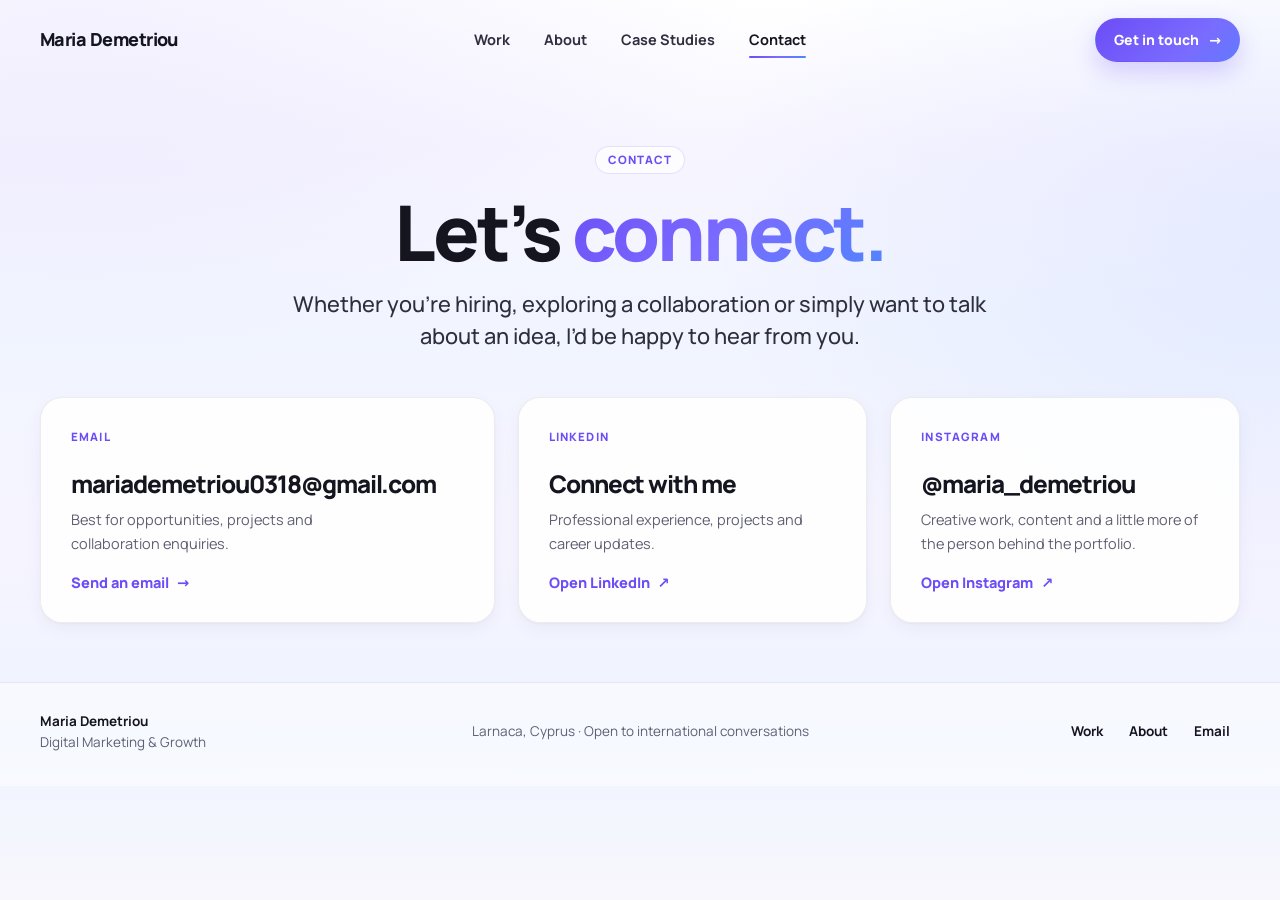
==== contact.html @ 67ab2e11 "Initial commit" ====
<!doctype html>
<html lang="en">
<head>
  <meta charset="utf-8"><meta name="viewport" content="width=device-width, initial-scale=1, viewport-fit=cover">
  <meta name="theme-color" content="#f8f7fc">
  <title>Contact — Maria Demetriou</title>
  <meta name="description" content="Contact Maria Demetriou for digital marketing opportunities, collaborations and projects.">
  <script>document.documentElement.classList.add('js')</script>
  <link rel="icon" href="assets/icons/favicon.svg" type="image/svg+xml"><link rel="stylesheet" href="css/styles.css"><link rel="stylesheet" href="css/responsive.css">
</head>
<body>
<a class="skip-link" href="#main">Skip to content</a>
<header class="site-header"><nav class="nav" aria-label="Primary navigation">
  <a class="brand" href="index.html">Maria Demetriou</a><button class="menu-toggle" type="button" aria-label="Open menu" aria-expanded="false"><span></span></button>
  <div class="nav-links"><a href="work.html">Work</a><a href="about.html">About</a><a href="work.html#featured-case-studies">Case Studies</a><a href="contact.html" aria-current="page">Contact</a><a class="nav-menu-cta" href="contact.html">Get in touch</a></div>
  <a class="btn btn-primary nav-cta" href="mailto:mariademetriou0318@gmail.com">Get in touch <span class="arrow">→</span></a>
</nav></header>
<main id="main">
  <section class="section contact-simple"><div class="container">
    <div class="intro reveal"><span class="eyebrow">Contact</span><h1>Let’s <span class="gradient-text">connect.</span></h1><p class="lead">Whether you’re hiring, exploring a collaboration or simply want to talk about an idea, I’d be happy to hear from you.</p></div>
    <div class="contact-cards">
      <a class="contact-card reveal" href="mailto:mariademetriou0318@gmail.com"><div class="contact-type">Email</div><h2>mariademetriou0318@gmail.com</h2><p>Best for opportunities, projects and collaboration enquiries.</p><span class="link-arrow">Send an email <span>→</span></span></a>
      <a class="contact-card reveal reveal-delay-1" href="https://www.linkedin.com/in/maria-demetriou-605a84255/" target="_blank" rel="noopener noreferrer"><div class="contact-type">LinkedIn</div><h2>Connect with me</h2><p>Professional experience, projects and career updates.</p><span class="link-arrow">Open LinkedIn <span>↗</span></span></a>
      <a class="contact-card reveal reveal-delay-2" href="https://www.instagram.com/maria_demetriou/" target="_blank" rel="noopener noreferrer"><div class="contact-type">Instagram</div><h2>@maria_demetriou</h2><p>Creative work, content and a little more of the person behind the portfolio.</p><span class="link-arrow">Open Instagram <span>↗</span></span></a>
    </div>
  </div></section>
</main>
<footer class="site-footer"><div class="container footer-grid"><div><strong>Maria Demetriou</strong><br><span class="muted">Digital Marketing & Growth</span></div><div class="footer-center">Larnaca, Cyprus · Open to international conversations</div><div class="footer-links"><a href="work.html">Work</a><a href="about.html">About</a><a href="mailto:mariademetriou0318@gmail.com">Email</a></div></div></footer>
<script src="js/main.js"></script><script src="js/animations.js"></script>
</body></html>
---- css/styles.css ----
/* =========================================================================
   Maria Demetriou — Portfolio
   Revision 6: consolidated design system (replaces the layered R1–R5 rules)
   Layout, colour and type tokens live here; breakpoints live in responsive.css
   ========================================================================= */

@font-face {
  font-family: 'Manrope';
  font-style: normal;
  font-weight: 200 800;
  font-display: swap;
  src: url('../assets/fonts/manrope-latin-wght-normal.woff2') format('woff2');
  unicode-range: U+0000-00FF, U+0131, U+0152-0153, U+02BB-02BC, U+02C6, U+02DA, U+02DC, U+0304, U+0308, U+0329, U+2000-206F, U+20AC, U+2122, U+2191, U+2193, U+2212, U+2215, U+FEFF, U+FFFD;
}
@font-face {
  font-family: 'Manrope';
  font-style: normal;
  font-weight: 200 800;
  font-display: swap;
  src: url('../assets/fonts/manrope-latin-ext-wght-normal.woff2') format('woff2');
  unicode-range: U+0100-02BA, U+02BD-02C5, U+02C7-02CC, U+02CE-02D7, U+02DD-02FF, U+0304, U+0308, U+0329, U+1D00-1DBF, U+1E00-1E9F, U+1EF2-1EFF, U+2020, U+20A0-20AB, U+20AD-20C0, U+2113, U+2C60-2C7F, U+A720-A7FF;
}

:root {
  /* Palette */
  --bg: #f8f7fc;
  --surface: #ffffff;
  --surface-soft: rgba(255, 255, 255, .78);
  --purple: #6c4df6;
  --purple-strong: #7a3cff;
  --purple-baby: #d9d0ff;
  --purple-soft: #f1eeff;
  --blue: #2563ff;
  --blue-baby: #dce9ff;
  --blue-soft: #eef4ff;
  --ink: #15151f;
  --ink-2: #2e2e3e;
  --muted: #5f5f72;
  --line: rgba(30, 30, 60, .08);
  --line-strong: rgba(30, 30, 60, .14);
  --gradient: linear-gradient(135deg, #6c4df6 0%, #7a6bff 50%, #4f86ff 100%);

  /* Depth */
  --shadow-xs: 0 1px 2px rgba(36, 28, 84, .04), 0 6px 18px rgba(36, 28, 84, .045);
  --shadow-sm: 0 2px 4px rgba(36, 28, 84, .04), 0 14px 32px rgba(36, 28, 84, .07);
  --shadow-md: 0 4px 10px rgba(36, 28, 84, .05), 0 26px 56px rgba(36, 28, 84, .12);

  /* Shape */
  --radius-xs: 10px;
  --radius-sm: 14px;
  --radius-md: 22px;
  --radius-lg: 30px;

  /* Layout */
  --container: 1240px;
  --container-case: 1050px;
  --container-text: 800px;
  --gutter: clamp(20px, 4vw, 40px);
  --section: clamp(44px, 4.6vw, 62px);
  --section-tight: clamp(32px, 3.4vw, 46px);
  --head-gap: clamp(24px, 2.6vw, 34px);
  --grid-gap: clamp(16px, 1.8vw, 24px);
  --nav-h: 80px;
  --nav-h-scrolled: 64px;

  /* Motion */
  --ease: cubic-bezier(.22, .7, .2, 1);
  --t-fast: 220ms;
  --t: 340ms;
  --t-slow: 620ms;
}

/* ---------- Base ---------- */
*, *::before, *::after { box-sizing: border-box; }
html {
  scroll-behavior: smooth;
  scroll-padding-top: calc(var(--nav-h-scrolled) + 16px);
  -webkit-text-size-adjust: 100%;
  text-size-adjust: 100%;
  overflow-x: hidden;
}
body {
  margin: 0;
  min-height: 100vh;
  overflow-x: clip;
  color: var(--ink);
  font-family: 'Manrope', ui-sans-serif, system-ui, -apple-system, BlinkMacSystemFont, 'Segoe UI', Roboto, sans-serif;
  font-size: 16px;
  line-height: 1.65;
  -webkit-font-smoothing: antialiased;
  -moz-osx-font-smoothing: grayscale;
  text-rendering: optimizeLegibility;
  /* One continuous canvas: soft washes over a lavender → baby blue → white flow */
  background:
    radial-gradient(70rem 46rem at 6% -6rem, rgba(108, 77, 246, .085), transparent 62%),
    radial-gradient(60rem 44rem at 100% 14rem, rgba(37, 99, 255, .07), transparent 60%),
    linear-gradient(180deg, #ffffff 0%, #f7f5ff 16%, #f1f5ff 38%, #f6f4ff 60%, #eef4ff 82%, #f8f7fc 100%);
  background-color: var(--bg);
}

img, video, iframe, svg { max-width: 100%; display: block; }
picture { display: contents; }
picture > source { display: none; }
img { height: auto; }
a { color: inherit; text-decoration: none; }
button, input, textarea, select { font: inherit; color: inherit; }
button { cursor: pointer; }
figure { margin: 0; }
::selection { background: var(--purple-baby); color: var(--ink); }

:focus-visible {
  outline: 2px solid var(--blue);
  outline-offset: 3px;
  border-radius: 6px;
}
.btn:focus-visible, .filter-btn:focus-visible, .menu-toggle:focus-visible { border-radius: 999px; }

.skip-link {
  position: absolute;
  left: 16px;
  top: -60px;
  z-index: 200;
  padding: 10px 16px;
  border-radius: 999px;
  background: var(--ink);
  color: #fff;
  font-weight: 700;
  font-size: 14px;
  transition: top var(--t-fast) var(--ease);
}
.skip-link:focus { top: 12px; }

/* ---------- Layout ---------- */
.container {
  width: min(100% - (var(--gutter) * 2), var(--container));
  margin-inline: auto;
}
.container.narrow { width: min(100% - (var(--gutter) * 2), var(--container-case)); }
.project-page main .container,
.project-centered { width: min(100% - (var(--gutter) * 2), var(--container-case)); margin-inline: auto; }

.section { position: relative; padding-block: var(--section); }
.section.tight { padding-block: var(--section-tight); }

/* Edgeless soft tints: colour fades to transparent on every side, so sections
   never show a hard boundary against the page canvas. */
.soft-purple { background: radial-gradient(ellipse 75% 70% at 50% 50%, rgba(233, 228, 255, .7), rgba(241, 238, 255, 0) 72%); }
.soft-blue   { background: radial-gradient(ellipse 75% 70% at 50% 50%, rgba(223, 234, 255, .7), rgba(238, 244, 255, 0) 72%); }
.surface     { background: transparent; }

/* ---------- Typography ---------- */
h1, h2, h3, h4, p { margin-top: 0; }
h1, h2, h3, h4 {
  color: var(--ink);
  font-weight: 800;
  line-height: 1.04;
  letter-spacing: -0.042em;
  text-wrap: balance;
}
h1 { font-size: clamp(42px, 6vw, 84px); margin-bottom: 22px; }
h2 { font-size: clamp(30px, 3.9vw, 52px); margin-bottom: 16px; }
h3 { font-size: clamp(22px, 2.2vw, 28px); margin-bottom: 10px; letter-spacing: -0.03em; line-height: 1.12; }
h4 { font-size: 19px; margin-bottom: 8px; }
p { color: var(--muted); text-wrap: pretty; }
.lead { font-size: clamp(18px, 1.7vw, 22px); line-height: 1.5; color: var(--ink-2); font-weight: 500; }
.muted { color: var(--muted); }
.gradient-text {
  background: var(--gradient);
  -webkit-background-clip: text;
  background-clip: text;
  color: transparent;
  -webkit-box-decoration-break: clone;
  box-decoration-break: clone;
}

.eyebrow {
  display: inline-flex;
  align-items: center;
  min-height: 28px;
  padding: 5px 12px;
  border: 1px solid rgba(108, 77, 246, .16);
  border-radius: 999px;
  background: rgba(255, 255, 255, .72);
  color: var(--purple);
  font-size: 11.5px;
  font-weight: 800;
  line-height: 1.2;
  letter-spacing: .08em;
  text-transform: uppercase;
}

/* Section heading row: heading left, supporting link right, baselines aligned */
.section-head {
  display: flex;
  justify-content: space-between;
  align-items: flex-end;
  gap: 24px;
  margin-bottom: var(--head-gap);
}
.section-head .copy { max-width: 700px; }
.section-head h2 { margin-bottom: 0; }
.section-head h2 + p, .section-head .eyebrow + h2 { margin-top: 12px; }
.section-head p { max-width: 640px; margin-bottom: 0; font-size: 16.5px; }
.section-head .eyebrow { margin-bottom: 0; }
.section-head > .link-arrow { flex-shrink: 0; padding-bottom: 4px; }
.center { text-align: center; }

/* ---------- Buttons & links ---------- */
.btn-row { display: flex; flex-wrap: wrap; gap: 12px; align-items: center; }
.btn {
  display: inline-flex;
  align-items: center;
  justify-content: center;
  gap: 10px;
  min-height: 50px;
  padding: 0 22px;
  border: 1px solid transparent;
  border-radius: 999px;
  font-size: 14.5px;
  font-weight: 800;
  line-height: 1.2;
  white-space: nowrap;
  transition: transform var(--t) var(--ease), box-shadow var(--t) var(--ease), background-color var(--t) var(--ease), border-color var(--t) var(--ease), color var(--t) var(--ease);
}
.btn .arrow { display: inline-block; transition: transform var(--t) var(--ease); }
.btn:hover { transform: translateY(-2px); }
.btn:hover .arrow { transform: translateX(4px); }
.btn:active { transform: translateY(0); }
.btn-primary {
  color: #fff;
  background: var(--gradient);
  background-size: 140% 100%;
  background-position: 0% 50%;
  box-shadow: 0 10px 24px rgba(108, 77, 246, .24);
  transition-property: transform, box-shadow, background-position;
}
.btn-primary:hover { background-position: 100% 50%; box-shadow: 0 16px 34px rgba(108, 77, 246, .32); }
.btn-secondary { color: var(--ink); background: rgba(255, 255, 255, .86); border-color: var(--line-strong); }
.btn-secondary:hover { background: #fff; border-color: rgba(108, 77, 246, .32); box-shadow: 0 12px 26px rgba(36, 28, 84, .08); }

.link-arrow {
  display: inline-flex;
  align-items: center;
  gap: 8px;
  color: var(--purple);
  font-size: 14.5px;
  font-weight: 800;
  line-height: 1.3;
  position: relative;
}
.link-arrow > span { display: inline-block; transition: transform var(--t) var(--ease); }
.link-arrow:hover > span,
.project-card:hover .link-arrow > span,
.contact-card:hover .link-arrow > span { transform: translateX(4px); }
a.link-arrow::after {
  content: '';
  position: absolute;
  left: 0; right: 22px; bottom: -3px;
  height: 1.5px;
  background: currentColor;
  opacity: .35;
  transform: scaleX(0);
  transform-origin: left;
  transition: transform var(--t) var(--ease);
}
a.link-arrow:hover::after { transform: scaleX(1); }

/* ---------- Navigation ---------- */
.site-header {
  position: sticky;
  top: 0;
  z-index: 100;
  border-bottom: 1px solid transparent;
  transition: background-color var(--t) var(--ease), border-color var(--t) var(--ease), box-shadow var(--t) var(--ease);
}
.site-header.is-scrolled {
  background: rgba(255, 255, 255, .78);
  -webkit-backdrop-filter: saturate(160%) blur(16px);
  backdrop-filter: saturate(160%) blur(16px);
  border-bottom-color: var(--line);
  box-shadow: 0 6px 24px rgba(26, 21, 58, .04);
}
.nav {
  width: min(100% - (var(--gutter) * 2), var(--container));
  min-height: var(--nav-h);
  margin: 0 auto;
  display: grid;
  grid-template-columns: 1fr auto 1fr;
  align-items: center;
  gap: 24px;
  transition: min-height var(--t) var(--ease);
}
.site-header.is-scrolled .nav { min-height: var(--nav-h-scrolled); }
.brand { justify-self: start; font-size: 18px; font-weight: 800; letter-spacing: -0.03em; white-space: nowrap; }
.nav-links { display: flex; align-items: center; justify-content: center; gap: 6px; }
.nav-links a {
  position: relative;
  padding: 8px 14px;
  border-radius: 999px;
  color: var(--ink-2);
  font-size: 14.5px;
  font-weight: 700;
  transition: color var(--t-fast) var(--ease);
}
.nav-links a::after {
  content: '';
  position: absolute;
  left: 14px; right: 14px; bottom: 2px;
  height: 2px;
  border-radius: 2px;
  background: var(--gradient);
  transform: scaleX(0);
  transform-origin: right;
  transition: transform var(--t) var(--ease);
}
.nav-links a:hover { color: var(--ink); }
.nav-links a:hover::after,
.nav-links a[aria-current='page']::after { transform: scaleX(1); transform-origin: left; }
.nav-links a[aria-current='page'] { color: var(--ink); }
.nav-cta { justify-self: end; min-height: 44px; padding: 0 18px; font-size: 14px; }
.menu-toggle {
  display: none;
  position: relative;
  width: 46px;
  height: 46px;
  padding: 0;
  border: 1px solid var(--line-strong);
  border-radius: 50%;
  background: rgba(255, 255, 255, .9);
  align-items: center;
  justify-content: center;
}
.menu-toggle span,
.menu-toggle::before,
.menu-toggle::after {
  content: '';
  position: absolute;
  left: 50%; top: 50%;
  width: 18px; height: 2px;
  margin: -1px 0 0 -9px;
  border-radius: 2px;
  background: var(--ink);
  transition: transform var(--t) var(--ease), opacity var(--t-fast) var(--ease);
}
.menu-toggle::before { transform: translateY(-6px); }
.menu-toggle::after { transform: translateY(6px); }
.menu-toggle.is-open span { opacity: 0; }
.menu-toggle.is-open::before { transform: rotate(45deg); }
.menu-toggle.is-open::after { transform: rotate(-45deg); }

/* ---------- Home hero ---------- */
.hero { padding: clamp(24px, 3.4vw, 48px) 0 clamp(36px, 4vw, 56px); }
.hero-grid {
  display: grid;
  grid-template-columns: minmax(0, 1.08fr) minmax(0, .92fr);
  gap: clamp(32px, 5vw, 72px);
  align-items: center;
}
.hero-copy { min-width: 0; }
.hero-copy .eyebrow { margin-bottom: 22px; }
.hero-copy h1 { max-width: 12ch; margin-bottom: 22px; }
.hero-copy .lead { max-width: 33em; margin-bottom: 14px; }
.hero-copy p:not(.lead) { max-width: 36em; font-size: 16.5px; margin-bottom: 28px; }
.hero-tags {
  display: flex;
  flex-wrap: wrap;
  gap: 8px;
  margin: 26px 0 0;
  padding: 0;
  list-style: none;
}
.hero-tags li {
  padding: 7px 12px;
  border: 1px solid var(--line);
  border-radius: 999px;
  background: rgba(255, 255, 255, .7);
  color: var(--ink-2);
  font-size: 12.5px;
  font-weight: 700;
  line-height: 1.2;
  transition: border-color var(--t) var(--ease), color var(--t) var(--ease), background-color var(--t) var(--ease);
}
.hero-tags li:hover { border-color: rgba(108, 77, 246, .3); color: var(--purple); background: #fff; }

/* Portrait sits on a clean gradient panel; the cut-out meets the panel edge. */
.hero-art {
  position: relative;
  min-width: 0;
  height: clamp(460px, 42vw, 590px);
  border: 1px solid rgba(255, 255, 255, .9);
  border-radius: var(--radius-lg);
  overflow: hidden;
  background:
    radial-gradient(ellipse 80% 60% at 50% 34%, rgba(255, 255, 255, .85), rgba(255, 255, 255, 0) 70%),
    linear-gradient(165deg, #efeaff 0%, #e4e6ff 45%, #d9e8ff 100%);
  box-shadow: var(--shadow-sm), inset 0 0 0 1px rgba(108, 77, 246, .06);
  display: flex;
  align-items: flex-end;
  justify-content: center;
}
.hero-portrait {
  width: auto;
  height: 96%;
  max-height: none;
  object-fit: contain;
  object-position: bottom center;
  filter: drop-shadow(0 18px 30px rgba(62, 45, 118, .12));
}

/* ---------- KPI / metrics ---------- */
.metrics-grid { display: grid; grid-template-columns: repeat(4, minmax(0, 1fr)); gap: var(--grid-gap); }
.metric-card, .impact-card {
  min-width: 0;
  display: flex;
  flex-direction: column;
  align-items: center;
  justify-content: center;
  text-align: center;
  padding: clamp(20px, 2.2vw, 28px) 18px;
  border: 1px solid var(--line);
  border-radius: var(--radius-md);
  background: var(--surface-soft);
  box-shadow: var(--shadow-xs);
  transition: transform var(--t) var(--ease), box-shadow var(--t) var(--ease), border-color var(--t) var(--ease);
}
.metric-card:hover, .impact-card:hover { transform: translateY(-3px); box-shadow: var(--shadow-sm); border-color: rgba(108, 77, 246, .16); }
.metric-number, .impact-number {
  font-size: clamp(34px, 3.6vw, 50px);
  font-weight: 800;
  line-height: 1;
  letter-spacing: -0.05em;
  font-variant-numeric: tabular-nums;
  white-space: nowrap;
}
.metric-number { color: var(--ink); }
.impact-number {
  background: var(--gradient);
  -webkit-background-clip: text;
  background-clip: text;
  color: transparent;
  padding-bottom: 2px;
}
.metric-label, .impact-label { margin-top: 10px; font-size: 14px; font-weight: 700; line-height: 1.35; }
.metric-label { color: var(--muted); }
.impact-label { color: var(--ink-2); }
.impact-context { margin-top: 6px; color: var(--muted); font-size: 12.5px; font-weight: 600; font-variant-numeric: tabular-nums; }

/* Home: Complytek impact as one compact results band */
.selected-impact .container {
  display: grid;
  grid-template-columns: minmax(0, .95fr) minmax(0, 1.6fr);
  gap: clamp(24px, 3.5vw, 48px);
  align-items: center;
  padding: clamp(24px, 3vw, 36px);
  border: 1px solid var(--line);
  border-radius: var(--radius-lg);
  background:
    radial-gradient(ellipse 60% 90% at 0% 0%, rgba(241, 238, 255, .9), rgba(241, 238, 255, 0) 70%),
    rgba(255, 255, 255, .8);
  box-shadow: var(--shadow-sm);
}
.impact-header { display: flex; flex-direction: column; align-items: flex-start; gap: 0; }
.impact-header h2 { margin: 14px 0 8px; font-size: clamp(28px, 3vw, 40px); }
.impact-header p { margin: 0 0 16px; max-width: 34em; }
.impact-grid { display: grid; gap: clamp(10px, 1.2vw, 16px); }
.impact-grid-home { grid-template-columns: repeat(3, minmax(0, 1fr)); }
.impact-grid-home .impact-card { background: #fff; }
.linkedin-kpi-grid { grid-template-columns: repeat(4, minmax(0, 1fr)); }

.linkedin-impact-section { background: radial-gradient(ellipse 75% 70% at 50% 50%, rgba(226, 236, 255, .75), rgba(238, 244, 255, 0) 72%); }
.impact-notes { max-width: 820px; margin: 18px auto 0; text-align: center; }
.impact-notes > p { margin: 0 auto 12px; font-size: 13.5px; }
.impact-secondary { display: flex; justify-content: center; flex-wrap: wrap; gap: 8px; }
.impact-secondary span {
  display: inline-block;
  min-height: 36px;
  padding: 7px 14px;
  border: 1px solid rgba(108, 77, 246, .14);
  border-radius: 999px;
  background: rgba(255, 255, 255, .8);
  color: var(--ink-2);
  font-size: 13px;
  line-height: 1.35;
}
.impact-secondary strong, .impact-notes strong { color: var(--ink); }

.stat-strip { display: grid; grid-template-columns: repeat(4, minmax(0, 1fr)); gap: var(--grid-gap); }
.simple-stats { display: grid; grid-template-columns: repeat(5, minmax(0, 1fr)); gap: clamp(12px, 1.4vw, 18px); }
.stat-note { margin-top: 14px; font-size: 13px; }

/* ---------- Project cards ---------- */
.project-grid, .work-grid { display: grid; grid-template-columns: repeat(3, minmax(0, 1fr)); gap: var(--grid-gap); }
.project-card {
  position: relative;
  display: flex;
  flex-direction: column;
  min-width: 0;
  border: 1px solid var(--line);
  border-radius: var(--radius-md);
  background: var(--surface);
  overflow: hidden;
  box-shadow: var(--shadow-xs);
  transition: transform var(--t) var(--ease), box-shadow var(--t) var(--ease), border-color var(--t) var(--ease);
}
.project-card > a { display: flex; flex-direction: column; height: 100%; }
.project-card:hover { transform: translateY(-5px); box-shadow: var(--shadow-md); border-color: rgba(108, 77, 246, .16); }
.project-card:focus-within { border-color: rgba(37, 99, 255, .4); }
.project-image {
  position: relative;
  aspect-ratio: 16 / 10;
  overflow: hidden;
  background: var(--purple-soft);
}
.project-body { display: flex; flex-direction: column; flex: 1; padding: clamp(18px, 1.8vw, 24px); }
.project-kicker, .work-number {
  margin-bottom: 8px;
  color: var(--purple);
  font-size: 11.5px;
  font-weight: 800;
  letter-spacing: .08em;
  text-transform: uppercase;
}
.work-number { font-variant-numeric: tabular-nums; }
.project-title { margin-bottom: 4px; font-size: clamp(23px, 2vw, 27px); letter-spacing: -0.035em; }
.project-subtitle { margin-bottom: 12px; color: var(--ink-2); font-size: 14.5px; font-weight: 700; line-height: 1.4; }
.project-body p { margin-bottom: 16px; font-size: 14.5px; line-height: 1.6; }
.project-body .link-arrow { margin-top: auto; padding-top: 2px; }
.tags { display: flex; flex-wrap: wrap; gap: 6px; margin: 0 0 18px; padding: 0; list-style: none; }
.tag {
  padding: 5px 10px;
  border-radius: 999px;
  background: var(--purple-soft);
  color: #5338d6;
  font-size: 11.5px;
  font-weight: 700;
  line-height: 1.3;
  transition: background-color var(--t-fast) var(--ease), color var(--t-fast) var(--ease);
}
.tag:hover { background: #e6e0ff; }
.tag.blue { background: var(--blue-soft); color: #2d57b7; }

/* Brand panels: each logo sits on its own brand colour so the provided logo
   files read as one surface, optically centred. Logos are never recoloured. */
.logo-card .project-image,
.case-hero-visual.logo-hero {
  display: flex;
  align-items: center;
  justify-content: center;
  padding: 0;
  background: var(--panel, var(--purple-soft));
}
.project-logo,
.project-hero-logo {
  display: block;
  width: auto;
  height: var(--logo-h, 100%);
  max-width: var(--logo-w, 100%);
  object-fit: contain;
  transform: translateY(var(--logo-y, 0));
  transition: transform 520ms var(--ease), opacity 520ms var(--ease);
}
.logo-card:hover .project-logo { transform: translateY(var(--logo-y, 0)) scale(1.035); }

.brand-complytek  { --panel: #192e4d; }
.brand-brideloop  { --panel: #c29a62; }
.brand-collaroid  { --panel: #ffffff; }
.brand-collaroid .project-logo, .brand-collaroid .project-hero-logo { mix-blend-mode: multiply; }
.brand-hills      { --panel: #0154a4; }
.brand-bank       { --panel: linear-gradient(150deg, #e8f3f6, #dceef2); --logo-h: 64%; }
.brand-rng        { --panel: radial-gradient(ellipse 70% 80% at 50% 45%, #2a2756 0%, #14152b 70%); --logo-h: auto; --logo-w: 72%; }
.brand-blueprint  { --panel: linear-gradient(150deg, #ffffff, #f4f2ff); --logo-h: auto; --logo-w: 70%; }
.brand-bank .project-logo, .brand-bank .project-hero-logo {
  border-radius: 14px;
  box-shadow: 0 14px 30px rgba(0, 76, 98, .18);
}
.brand-collaroid { box-shadow: inset 0 -1px 0 var(--line); }
.logo-card .brand-rng .project-logo { filter: drop-shadow(0 10px 22px rgba(0, 0, 0, .35)); }

/* Typographic card (additional creative work) */
.typographic-card .project-image {
  display: flex;
  align-items: center;
  padding: clamp(22px, 2.6vw, 32px);
  background:
    radial-gradient(ellipse 80% 80% at 100% 0%, rgba(220, 233, 255, .9), rgba(220, 233, 255, 0) 70%),
    linear-gradient(150deg, #f4f1ff, #eef3ff);
}
.type-stack {
  font-size: clamp(30px, 3.2vw, 44px);
  font-weight: 800;
  line-height: .98;
  letter-spacing: -0.05em;
  color: var(--ink);
  transition: transform 520ms var(--ease);
}
.type-stack span { display: block; }
.type-stack span:nth-child(even) { color: var(--purple); }
.typographic-card:hover .type-stack { transform: translateX(4px); }

/* ---------- Capability cards ---------- */
.capability-grid, .bring-grid { display: grid; grid-template-columns: repeat(4, minmax(0, 1fr)); gap: var(--grid-gap); }
.capability-card {
  min-width: 0;
  padding: clamp(20px, 2vw, 26px);
  border: 1px solid var(--line);
  border-radius: var(--radius-md);
  background: var(--surface-soft);
  transition: transform var(--t) var(--ease), box-shadow var(--t) var(--ease), border-color var(--t) var(--ease);
}
.capability-card:hover { transform: translateY(-3px); box-shadow: var(--shadow-sm); border-color: rgba(108, 77, 246, .16); }
.icon-box {
  width: 44px; height: 44px;
  display: grid; place-items: center;
  margin-bottom: 16px;
  border-radius: 12px;
  background: var(--purple-soft);
  color: var(--purple);
  transition: background-color var(--t) var(--ease), color var(--t) var(--ease);
}
.capability-card:hover .icon-box { background: var(--purple); color: #fff; }
.icon-box svg { width: 22px; height: 22px; stroke-width: 1.8; stroke-linecap: round; stroke-linejoin: round; }
.capability-card h3 { font-size: 19px; margin-bottom: 8px; }
.capability-card p { margin-bottom: 0; font-size: 14.5px; line-height: 1.55; }

/* ---------- Content (video) cards ---------- */
.content-grid { display: grid; grid-template-columns: repeat(3, minmax(0, 1fr)); gap: var(--grid-gap); }
.content-card {
  display: flex;
  flex-direction: column;
  gap: 18px;
  min-width: 0;
  padding: 14px;
  border: 1px solid var(--line);
  border-radius: var(--radius-md);
  background: var(--surface);
  box-shadow: var(--shadow-xs);
  transition: transform var(--t) var(--ease), box-shadow var(--t) var(--ease), border-color var(--t) var(--ease);
}
.content-card[data-card-link] { cursor: pointer; }
.content-card:hover { transform: translateY(-4px); box-shadow: var(--shadow-md); border-color: rgba(108, 77, 246, .16); }
.content-meta { display: flex; flex-direction: column; flex: 1; padding: 0 6px 6px; }
.content-meta h3 { font-size: 23px; margin-bottom: 6px; }
.content-meta p { margin-bottom: 0; font-size: 14.5px; line-height: 1.55; }
.content-meta .card-cta { margin-top: auto; padding-top: 16px; }
.content-type { margin-bottom: 8px; color: var(--purple); font-size: 11.5px; font-weight: 800; letter-spacing: .07em; text-transform: uppercase; }
.role-list { display: flex; flex-wrap: wrap; gap: 6px; margin: 12px 0 0; padding: 0; list-style: none; }
.role-list li { padding: 5px 10px; border-radius: 999px; background: #f4f3f9; color: #4a4a5c; font-size: 11.5px; font-weight: 700; }
.social-stats { display: flex; flex-wrap: wrap; gap: 12px; margin: 0 0 8px; color: var(--purple); font-size: 13px; font-weight: 800; }

/* Shared video frame behaviour: correct ratio, hover scale, overlay, play cue */
.phone-media, .video-tile-media, .video-embed-frame, .vertical-video {
  position: relative;
  isolation: isolate;
  width: 100%;
  aspect-ratio: 9 / 16;
  overflow: hidden;
  background: #11121f;
}
.phone-media { border-radius: 16px; max-height: 560px; }
.phone-media iframe, .phone-media video, .phone-media img,
.video-tile-media iframe, .video-tile-media video, .video-tile-media img,
.video-embed-frame iframe, .vertical-video iframe, .vertical-video video {
  width: 100%; height: 100%;
  border: 0;
  object-fit: cover;
  transition: transform 480ms var(--ease);
}
.phone-media::before, .video-tile-media::before, .video-embed-frame::before {
  content: '';
  position: absolute; inset: 0;
  z-index: 3;
  pointer-events: none;
  background: rgba(14, 15, 28, 0);
  transition: background-color var(--t) var(--ease);
}
.phone-media::after, .video-tile-media::after, .video-embed-frame::after {
  content: '';
  position: absolute; left: 50%; top: 50%;
  z-index: 4;
  width: 56px; height: 56px;
  pointer-events: none;
  border-radius: 50%;
  background:
    url("data:image/svg+xml,%3Csvg xmlns='http://www.w3.org/2000/svg' viewBox='0 0 24 24'%3E%3Cpath d='M8 5.5v13l11-6.5z' fill='%236c4df6'/%3E%3C/svg%3E") 56% 50% / 22px no-repeat,
    rgba(255, 255, 255, .95);
  box-shadow: 0 12px 30px rgba(17, 17, 24, .22);
  opacity: 0;
  transform: translate(-50%, -50%) scale(.86);
  transition: opacity var(--t) var(--ease), transform var(--t) var(--ease);
}
.content-card:hover .phone-media::before,
.video-tile:hover .video-tile-media::before,
.education-video-card:hover .video-embed-frame::before { background: rgba(14, 15, 28, .14); }
.content-card:hover .phone-media::after,
.video-tile:hover .video-tile-media::after,
.education-video-card:hover .video-embed-frame::after { opacity: 1; transform: translate(-50%, -50%) scale(1); }
.content-card:hover .phone-media iframe, .content-card:hover .phone-media video,
.video-tile:hover .video-tile-media iframe, .video-tile:hover .video-tile-media video,
.education-video-card:hover .video-embed-frame iframe { transform: scale(1.02); }
/* Native <video> controls stay usable: no overlay on local video tiles */
.video-tile-media:has(video)::before, .video-tile-media:has(video)::after { display: none; }

/* ---------- Social Blueprint (home) ---------- */
.venture {
  position: relative;
  overflow: hidden;
  padding: clamp(28px, 4vw, 52px);
  border: 1px solid var(--line);
  border-radius: var(--radius-lg);
  background:
    radial-gradient(ellipse 60% 90% at 100% 50%, rgba(220, 233, 255, .8), rgba(220, 233, 255, 0) 70%),
    linear-gradient(110deg, rgba(255, 255, 255, .95), rgba(244, 241, 255, .92));
  box-shadow: var(--shadow-xs);
}
.venture-grid { display: grid; grid-template-columns: minmax(0, 1.1fr) minmax(0, .9fr); gap: clamp(28px, 4vw, 56px); align-items: center; }
.venture h2 { margin: 16px 0 10px; }
.venture .lead { margin-bottom: 10px; }
.venture .tags { margin: 20px 0 24px; }
.venture-logo { width: 100%; max-width: 440px; margin-inline: auto; transition: transform 620ms var(--ease); }
.venture:hover .venture-logo { transform: scale(1.025); }

/* ---------- About preview / CTA / footer ---------- */
.about-preview {
  display: grid;
  grid-template-columns: minmax(0, .9fr) minmax(0, 1.1fr);
  gap: clamp(28px, 5vw, 72px);
  align-items: center;
}
.about-preview h2 { margin-bottom: 0; max-width: 13ch; }
.about-preview .copy p { font-size: 17px; }
.about-preview .copy p:last-of-type { margin-bottom: 18px; }

.final-cta {
  display: flex;
  justify-content: space-between;
  align-items: center;
  gap: 32px;
  padding: clamp(28px, 4.4vw, 56px);
  border: 1px solid rgba(108, 77, 246, .12);
  border-radius: var(--radius-lg);
  background:
    radial-gradient(ellipse 55% 120% at 0% 0%, rgba(233, 228, 255, .95), rgba(233, 228, 255, 0) 70%),
    radial-gradient(ellipse 55% 120% at 100% 100%, rgba(220, 233, 255, .95), rgba(220, 233, 255, 0) 70%),
    #fff;
  background-size: 140% 140%, 140% 140%, auto;
  background-position: 0% 0%, 100% 100%, 0 0;
  box-shadow: var(--shadow-sm);
  transition: background-position 1200ms var(--ease);
}
.final-cta:hover { background-position: 20% 10%, 80% 90%, 0 0; }
.final-cta > div:first-child { max-width: 640px; }
.final-cta h2 { margin-bottom: 12px; }
.final-cta p { margin-bottom: 0; }
.final-cta .btn-row { flex-shrink: 0; }

.site-footer { padding: 28px 0 34px; border-top: 1px solid var(--line); background: rgba(255, 255, 255, .45); }
.footer-grid { display: grid; grid-template-columns: 1fr auto 1fr; gap: 24px; align-items: center; font-size: 13.5px; line-height: 1.5; }
.footer-center { color: var(--muted); text-align: center; }
.footer-links { justify-self: end; display: flex; gap: 6px; font-weight: 700; }
.footer-links a { padding: 6px 10px; border-radius: 999px; transition: color var(--t-fast) var(--ease), background-color var(--t-fast) var(--ease); }
.footer-links a:hover { color: var(--purple); background: var(--purple-soft); }

/* ---------- Page heroes (work, about, content) ---------- */
.page-hero { padding: clamp(36px, 4.6vw, 64px) 0 clamp(20px, 2.4vw, 32px); }
.page-hero h1 { max-width: 15ch; margin: 18px 0 18px; }
.page-hero p { max-width: 40em; font-size: 18px; }
.page-hero.with-portrait .page-hero-grid {
  display: grid;
  grid-template-columns: minmax(0, 1.08fr) minmax(0, .92fr);
  gap: clamp(32px, 5vw, 72px);
  align-items: center;
}
.page-hero.with-portrait h1 { max-width: 14ch; }
.page-portrait-wrap {
  position: relative;
  height: clamp(420px, 38vw, 520px);
  display: flex;
  align-items: flex-end;
  justify-content: center;
  overflow: hidden;
  border: 1px solid rgba(255, 255, 255, .9);
  border-radius: var(--radius-lg);
  background:
    radial-gradient(ellipse 80% 60% at 50% 34%, rgba(255, 255, 255, .85), rgba(255, 255, 255, 0) 70%),
    linear-gradient(165deg, #efeaff 0%, #e4e6ff 45%, #d9e8ff 100%);
  box-shadow: var(--shadow-sm);
}
.page-portrait-wrap img { width: auto; height: 96%; object-fit: contain; object-position: bottom; }

/* ---------- Work page ---------- */
.filter-bar { display: flex; flex-wrap: wrap; gap: 8px; margin-bottom: clamp(24px, 2.6vw, 32px); }
.filter-btn {
  min-height: 40px;
  padding: 8px 16px;
  border: 1px solid var(--line-strong);
  border-radius: 999px;
  background: rgba(255, 255, 255, .82);
  color: var(--ink-2);
  font-size: 13px;
  font-weight: 700;
  transition: background-color var(--t-fast) var(--ease), color var(--t-fast) var(--ease), border-color var(--t-fast) var(--ease), transform var(--t-fast) var(--ease);
}
.filter-btn:hover { border-color: rgba(108, 77, 246, .4); color: var(--purple); transform: translateY(-1px); }
.filter-btn.is-active { background: var(--purple); border-color: var(--purple); color: #fff; }
.work-grid .project-card[hidden], .work-group[hidden], [data-categories][hidden] { display: none !important; }
.work-group + .work-group { margin-top: clamp(36px, 4vw, 52px); }
.work-group-head { display: flex; align-items: flex-end; justify-content: space-between; gap: 24px; margin-bottom: 18px; }
.work-group-head h2 { margin: 0; font-size: clamp(26px, 2.8vw, 36px); }
.work-group-label { margin-bottom: 8px; color: var(--purple); font-size: 11.5px; font-weight: 800; letter-spacing: .1em; text-transform: uppercase; }
.featured-case { grid-column: span 1; }

/* ---------- Case-study / project pages ---------- */
/* Centred editorial header followed by a wide brand cover panel. */
.case-hero { padding: clamp(36px, 4.6vw, 64px) 0 clamp(8px, 1.2vw, 16px); }
.case-hero-grid { display: grid; grid-template-columns: minmax(0, 1fr); gap: clamp(28px, 3.4vw, 44px); justify-items: center; }
.case-hero-grid > :first-child { max-width: var(--container-text); text-align: center; }
.case-hero h1 { margin: 18px 0 10px; }
.case-hero .case-subtitle { margin-bottom: 18px; color: var(--ink-2); font-size: clamp(19px, 2vw, 26px); font-weight: 700; line-height: 1.3; letter-spacing: -0.02em; }
.case-hero .tags { justify-content: center; margin-bottom: 20px; }
.case-hero .lead, .case-hero .case-summary { max-width: 34em; margin: 0 auto 10px; }
.case-hero p:not(.lead) { max-width: 40em; margin-inline: auto; }
.case-hero-visual {
  width: 100%;
  overflow: hidden;
  border: 1px solid var(--line);
  border-radius: var(--radius-lg);
  box-shadow: var(--shadow-sm);
}
.case-hero-visual.logo-hero { height: clamp(220px, 27vw, 310px); }
.case-hero-visual img { border-radius: 0; }
.case-hero-visual.brand-rng .project-hero-logo { --logo-w: min(56%, 480px); }
.case-hero-visual.brand-blueprint .project-hero-logo { --logo-w: min(52%, 440px); }
.case-hero-visual.brand-bank .project-hero-logo { --logo-h: 70%; }
.social-blueprint-hero { background: radial-gradient(ellipse 70% 70% at 50% 40%, rgba(233, 228, 255, .7), rgba(241, 238, 255, 0) 72%); }

.case-copy-grid { display: grid; grid-template-columns: minmax(0, 1fr); gap: 12px; max-width: var(--container-text); margin-inline: auto; text-align: center; }
.case-label { color: var(--purple); font-size: 11.5px; font-weight: 800; letter-spacing: .1em; text-transform: uppercase; }
.case-copy h2 { margin-bottom: 0; }
.case-copy p { max-width: 42em; margin: 0 auto 12px; font-size: 17px; line-height: 1.7; }
.case-copy p:last-child { margin-bottom: 0; }
.case-copy ul { color: var(--muted); padding-left: 20px; text-align: left; }
.case-summary p:last-child { margin-bottom: 0; }
.role-grid { display: flex; flex-wrap: wrap; justify-content: center; gap: 8px; margin-top: 16px; }
.case-copy > .role-grid:first-child { margin-top: 4px; }
.role-chip {
  padding: 8px 13px;
  border: 1px solid var(--line);
  border-radius: 999px;
  background: rgba(255, 255, 255, .9);
  color: var(--ink-2);
  font-size: 12.5px;
  font-weight: 700;
  line-height: 1.3;
  transition: border-color var(--t-fast) var(--ease), color var(--t-fast) var(--ease), transform var(--t-fast) var(--ease);
}
.role-chip:hover { border-color: rgba(108, 77, 246, .3); color: var(--purple); transform: translateY(-1px); }
.mt-24 { margin-top: 20px !important; }

.project-page .section-head { display: flex; flex-direction: column; align-items: center; text-align: center; gap: 14px; }
.project-page .section-head .copy { max-width: 760px; margin-inline: auto; }
.project-page .section-head p { margin-inline: auto; }
.project-page .section-head > .link-arrow { padding-bottom: 0; }
.project-page .final-cta { flex-direction: column; text-align: center; gap: 22px; }
.project-page .final-cta > div:first-child { max-width: 680px; }
.project-page .final-cta .btn-row { justify-content: center; }

/* BrideLoop two-sided market */
.two-sided-market { display: grid; grid-template-columns: minmax(0, 1fr) auto minmax(0, 1fr); gap: var(--grid-gap); align-items: stretch; }
.market-side {
  padding: clamp(22px, 3vw, 36px);
  border: 1px solid var(--line);
  border-radius: var(--radius-md);
  background: rgba(255, 255, 255, .86);
  text-align: center;
  box-shadow: var(--shadow-xs);
}
.market-side .market-title { margin-bottom: 10px; color: var(--purple); font-size: 11.5px; font-weight: 800; letter-spacing: .1em; text-transform: uppercase; }
.market-side h3 { margin-bottom: 8px; font-size: clamp(24px, 2.6vw, 34px); }
.market-side p { margin-bottom: 0; }
.market-connector {
  align-self: center;
  width: 52px; height: 52px;
  display: grid; place-items: center;
  border: 1px solid rgba(108, 77, 246, .2);
  border-radius: 50%;
  background: #fff;
  color: var(--purple);
  font-size: 20px;
  font-weight: 700;
  box-shadow: var(--shadow-xs);
}

/* Video + copy layout */
.output-layout {
  display: grid;
  grid-template-columns: minmax(0, .8fr) minmax(0, 1.2fr);
  gap: clamp(28px, 5vw, 64px);
  align-items: center;
  max-width: 920px;
  margin-inline: auto;
}
.vertical-video { width: min(100%, 340px); margin-inline: auto; border-radius: var(--radius-md); border: 1px solid var(--line); box-shadow: var(--shadow-md); }
.output-copy .output-label { color: var(--purple); font-size: 11.5px; font-weight: 800; letter-spacing: .1em; text-transform: uppercase; }
.output-copy h2 { margin: 12px 0 0; }
.output-copy .role-grid { justify-content: flex-start; margin: 16px 0 18px; }
.output-copy p { margin-bottom: 16px; }

.campaign-note {
  max-width: var(--container-text);
  margin-inline: auto;
  padding: 18px 22px;
  border: 1px solid rgba(108, 77, 246, .16);
  border-radius: var(--radius-sm);
  background: rgba(241, 238, 255, .75);
  color: #3d3760;
  text-align: center;
}

/* RnG videos */
.media-pair { display: grid; grid-template-columns: repeat(2, minmax(0, 1fr)); gap: var(--grid-gap); align-items: start; max-width: 860px; margin-inline: auto; }
.media-card {
  padding: 12px;
  border: 1px solid var(--line);
  border-radius: var(--radius-md);
  background: #fff;
  box-shadow: var(--shadow-xs);
  transition: transform var(--t) var(--ease), box-shadow var(--t) var(--ease);
}
.media-card:hover { transform: translateY(-4px); box-shadow: var(--shadow-md); }
.media-card video { width: 100%; aspect-ratio: 9 / 16; object-fit: cover; border-radius: 14px; background: #0d0e18; }
.media-card img { border-radius: 14px; }
.media-card figcaption { padding: 12px 6px 4px; color: var(--muted); font-size: 13.5px; line-height: 1.5; text-align: center; }

/* Instagram blockquote embed */
.embed-shell { width: min(100%, 540px); margin-inline: auto; padding: 12px; border: 1px solid var(--line); border-radius: var(--radius-md); background: #fff; box-shadow: var(--shadow-sm); overflow: hidden; }
.embed-shell .instagram-media { min-width: 0 !important; width: 100% !important; margin: 0 auto !important; }
.embed-fallback { margin: 14px 0 4px; text-align: center; }

/* Hill's video grid */
.education-video-grid { display: flex; flex-wrap: wrap; justify-content: center; gap: var(--grid-gap); }
.education-video-grid > * { flex: 0 1 calc((100% - 2 * var(--grid-gap)) / 3); min-width: 0; }
.education-video-card {
  display: flex;
  flex-direction: column;
  overflow: hidden;
  border: 1px solid var(--line);
  border-radius: var(--radius-md);
  background: #fff;
  box-shadow: var(--shadow-xs);
  transition: transform var(--t) var(--ease), box-shadow var(--t) var(--ease), border-color var(--t) var(--ease);
}
.education-video-card:hover { transform: translateY(-5px); box-shadow: var(--shadow-md); border-color: rgba(108, 77, 246, .16); }
.education-video-meta { display: flex; justify-content: space-between; align-items: center; gap: 12px; padding: 14px 16px; }
.education-video-meta > span { color: var(--muted); font-size: 12.5px; font-weight: 700; line-height: 1.35; }
.education-video-meta .link-arrow { font-size: 13.5px; white-space: nowrap; }

/* Social Blueprint links */
.selected-project-links { display: grid; grid-template-columns: repeat(4, minmax(0, 1fr)); gap: var(--grid-gap); }
.selected-project-link {
  display: flex;
  flex-direction: column;
  justify-content: center;
  min-height: 108px;
  padding: 20px;
  border: 1px solid var(--line);
  border-radius: var(--radius-md);
  background: rgba(255, 255, 255, .88);
  font-size: 17px;
  font-weight: 800;
  letter-spacing: -0.02em;
  text-align: center;
  box-shadow: var(--shadow-xs);
  transition: transform var(--t) var(--ease), border-color var(--t) var(--ease), box-shadow var(--t) var(--ease), color var(--t) var(--ease);
}
.selected-project-link:hover { transform: translateY(-4px); border-color: rgba(108, 77, 246, .22); box-shadow: var(--shadow-sm); color: var(--purple); }
.selected-project-link small { display: block; margin-top: 6px; color: var(--muted); font-size: 13px; font-weight: 600; letter-spacing: 0; }
.project-page .section-head + .role-grid { max-width: var(--container-text); margin-inline: auto; }

/* ---------- Complytek browser mockups ---------- */
.complytek-web-work .section-head { margin-bottom: clamp(24px, 2.8vw, 36px); }
.browser-gallery { display: grid; gap: var(--grid-gap); }
.browser-mockup {
  position: relative;
  margin: 0;
  overflow: hidden;
  border: 1px solid rgba(30, 30, 60, .12);
  border-radius: 14px;
  background: #fff;
  box-shadow: 0 2px 6px rgba(30, 30, 60, .05), 0 22px 50px rgba(30, 30, 60, .12);
  transition: transform var(--t) var(--ease), box-shadow var(--t) var(--ease);
}
.browser-mockup:hover { transform: translateY(-4px); box-shadow: 0 4px 10px rgba(30, 30, 60, .06), 0 30px 64px rgba(30, 30, 60, .16); }
.browser-chrome {
  position: relative;
  display: grid;
  grid-template-columns: 52px 1fr 52px;
  align-items: center;
  min-height: 34px;
  padding: 0 14px;
  border-bottom: 1px solid rgba(30, 30, 60, .08);
  background: linear-gradient(180deg, #fbfbfd, #f1f2f6);
}
.browser-dots { display: flex; gap: 6px; }
.browser-dots span { width: 9px; height: 9px; border-radius: 50%; background: #d6d7df; }
.browser-dots span:nth-child(1) { background: #f2726a; }
.browser-dots span:nth-child(2) { background: #f4bf4f; }
.browser-dots span:nth-child(3) { background: #61c454; }
.browser-address {
  justify-self: center;
  width: min(100%, 360px);
  padding: 3px 12px;
  border-radius: 7px;
  background: rgba(30, 30, 60, .06);
  color: #6c6c80;
  font-size: 11.5px;
  font-weight: 600;
  line-height: 1.5;
  text-align: center;
  white-space: nowrap;
  overflow: hidden;
  text-overflow: ellipsis;
}
.browser-address::before {
  content: '';
  display: inline-block;
  width: 8px; height: 9px;
  margin-right: 6px;
  vertical-align: -1px;
  background: url("data:image/svg+xml,%3Csvg xmlns='http://www.w3.org/2000/svg' viewBox='0 0 8 9'%3E%3Crect x='.5' y='4' width='7' height='5' rx='1' fill='%238a8a9c'/%3E%3Cpath d='M2 4V2.6a2 2 0 0 1 4 0V4' fill='none' stroke='%238a8a9c' stroke-width='1.1'/%3E%3C/svg%3E") no-repeat center / contain;
}
.browser-mockup img { display: block; width: 100%; height: auto; background: #fff; }
.browser-mockup-feature { border-radius: 16px; }
.browser-mockup-feature .browser-chrome { min-height: 40px; }
.browser-support-grid {
  position: relative;
  z-index: 2;
  display: grid;
  grid-template-columns: repeat(2, minmax(0, 1fr));
  gap: var(--grid-gap);
  align-items: start;
  width: 92%;
  margin: calc(-1 * clamp(40px, 6vw, 72px)) auto 0;
}
/* Wide "trusted in regulated markets" band spans the full row underneath */
.browser-support-grid .browser-mockup:nth-child(2) { grid-column: 1 / -1; order: 3; width: 100%; }
.browser-support-grid .browser-chrome { min-height: 30px; }
.browser-support-grid .browser-mockup { border-color: rgba(255, 255, 255, .9); box-shadow: 0 0 0 1px rgba(30, 30, 60, .1), 0 24px 56px rgba(30, 30, 60, .16); }

/* ---------- About ---------- */
.quote-block { padding: clamp(40px, 5vw, 64px) 0; text-align: center; }
.quote-block blockquote {
  max-width: 20ch;
  margin: 0 auto;
  color: var(--ink);
  font-size: clamp(32px, 4.4vw, 58px);
  font-weight: 800;
  line-height: 1.08;
  letter-spacing: -0.045em;
  text-wrap: balance;
}
.quote-block p { max-width: 36em; margin: 18px auto 0; font-size: 18px; }
.timeline { position: relative; display: grid; grid-template-columns: repeat(5, minmax(0, 1fr)); gap: clamp(12px, 1.4vw, 18px); }
.timeline::before {
  content: '';
  position: absolute;
  left: 34px; right: 34px; top: 23px;
  height: 1px;
  background: linear-gradient(90deg, rgba(108, 77, 246, .32), rgba(37, 99, 255, .32));
}
.timeline-item { position: relative; display: flex; flex-direction: column; padding-top: 58px; }
.timeline-dot {
  position: absolute;
  top: 6px; left: 18px;
  z-index: 1;
  width: 34px; height: 34px;
  display: grid; place-items: center;
  border: 1px solid rgba(108, 77, 246, .2);
  border-radius: 50%;
  background: #fff;
  color: var(--purple);
  font-size: 11px;
  font-weight: 800;
  font-variant-numeric: tabular-nums;
  transition: background-color var(--t) var(--ease), color var(--t) var(--ease);
}
.timeline-item:hover .timeline-dot { background: var(--purple); color: #fff; }
.timeline-card {
  flex: 1;
  padding: 18px;
  border: 1px solid var(--line);
  border-radius: var(--radius-md);
  background: var(--surface-soft);
  transition: transform var(--t) var(--ease), box-shadow var(--t) var(--ease);
}
.timeline-item:hover .timeline-card { transform: translateY(-3px); box-shadow: var(--shadow-sm); }
.timeline-card h3 { font-size: 18px; margin-bottom: 8px; }
.timeline-card p { margin-bottom: 0; font-size: 13.5px; line-height: 1.5; }
.timeline-card .timeline-year { margin-bottom: 6px; color: var(--purple); font-size: 22px; font-weight: 800; letter-spacing: -0.03em; line-height: 1.1; }
.story, .short-story { max-width: var(--container-text); margin-inline: auto; }
.short-story .section-head { justify-content: center; text-align: center; }
.story p, .short-story p { font-size: 17px; line-height: 1.75; }
.skill-groups { display: grid; grid-template-columns: repeat(3, minmax(0, 1fr)); gap: var(--grid-gap); }
.skill-group {
  padding: clamp(20px, 2vw, 26px);
  border: 1px solid var(--line);
  border-radius: var(--radius-md);
  background: var(--surface-soft);
}
.skill-group h3 { margin-bottom: 14px; font-size: 18px; }
.skill-pills { display: flex; flex-wrap: wrap; gap: 7px; }
.skill-pill {
  padding: 7px 12px;
  border: 1px solid var(--line);
  border-radius: 999px;
  background: #fff;
  color: var(--ink-2);
  font-size: 12.5px;
  font-weight: 700;
  transition: transform var(--t-fast) var(--ease), border-color var(--t-fast) var(--ease), color var(--t-fast) var(--ease);
}
.skill-pill:hover { transform: translateY(-2px); border-color: rgba(108, 77, 246, .3); color: var(--purple); }
.open-to { display: grid; grid-template-columns: 1.1fr .9fr; gap: 44px; align-items: end; }
.open-to-badges { display: flex; flex-wrap: wrap; justify-content: flex-end; gap: 9px; }

/* ---------- Contact ---------- */
.contact-simple { padding-top: clamp(36px, 5vw, 72px); }
.contact-simple .intro { max-width: var(--container-text); margin: 0 auto clamp(28px, 3.4vw, 44px); text-align: center; }
.contact-simple .intro h1 { margin: 18px 0 16px; }
.contact-simple .intro .lead { max-width: 34em; margin-inline: auto; }
.contact-cards { display: grid; grid-template-columns: minmax(0, 1.3fr) repeat(2, minmax(0, 1fr)); gap: var(--grid-gap); }
.contact-card {
  display: flex;
  flex-direction: column;
  min-width: 0;
  padding: clamp(22px, 2.4vw, 30px);
  border: 1px solid var(--line);
  border-radius: var(--radius-md);
  background: rgba(255, 255, 255, .88);
  box-shadow: var(--shadow-xs);
  transition: transform var(--t) var(--ease), box-shadow var(--t) var(--ease), border-color var(--t) var(--ease);
}
.contact-card:hover { transform: translateY(-5px); box-shadow: var(--shadow-md); border-color: rgba(108, 77, 246, .2); }
.contact-card .contact-type { margin-bottom: 22px; color: var(--purple); font-size: 11.5px; font-weight: 800; letter-spacing: .1em; text-transform: uppercase; }
.contact-card h2 { margin-bottom: 10px; font-size: clamp(20px, 1.9vw, 25px); line-height: 1.2; overflow-wrap: anywhere; }
.contact-card p { margin-bottom: 18px; font-size: 14.5px; }
.contact-card .link-arrow { margin-top: auto; }

/* Legacy form styles (kept for the mailto form hook in main.js) */
.contact-form { padding: clamp(24px, 4vw, 44px); border: 1px solid var(--line); border-radius: var(--radius-lg); background: rgba(255, 255, 255, .9); box-shadow: var(--shadow-sm); }
.form-grid { display: grid; grid-template-columns: 1fr 1fr; gap: 14px; }
.field { display: grid; gap: 7px; }
.field.full { grid-column: 1 / -1; }
label { font-size: 12px; font-weight: 800; color: var(--ink-2); }
input, textarea { width: 100%; padding: 13px 14px; border: 1px solid var(--line-strong); border-radius: 14px; background: #fbfbfd; transition: border-color var(--t-fast) var(--ease), box-shadow var(--t-fast) var(--ease); }
input:focus, textarea:focus { outline: none; border-color: rgba(108, 77, 246, .5); box-shadow: 0 0 0 4px rgba(108, 77, 246, .1); }
textarea { min-height: 150px; resize: vertical; }

/* ---------- Additional creative work (content.html) ---------- */
.video-masonry { display: grid; grid-template-columns: repeat(3, minmax(0, 1fr)); gap: var(--grid-gap); align-items: start; }
.video-tile {
  display: flex;
  flex-direction: column;
  overflow: hidden;
  border: 1px solid var(--line);
  border-radius: var(--radius-md);
  background: #fff;
  box-shadow: var(--shadow-xs);
  transition: transform var(--t) var(--ease), box-shadow var(--t) var(--ease);
}
.video-tile:hover { transform: translateY(-4px); box-shadow: var(--shadow-md); }
.video-tile-copy { padding: 18px; }
.video-tile-copy h3 { margin-bottom: 6px; font-size: 20px; }
.video-tile-copy p { margin-bottom: 0; font-size: 13.5px; }
.video-tile-copy .link-arrow { margin-top: 14px !important; }

/* ---------- Utilities ---------- */
.mb-0 { margin-bottom: 0 !important; }
.mt-40 { margin-top: 40px; }
.sr-only { position: absolute; width: 1px; height: 1px; padding: 0; margin: -1px; overflow: hidden; clip: rect(0, 0, 0, 0); white-space: nowrap; border: 0; }
section[id] { scroll-margin-top: calc(var(--nav-h-scrolled) + 12px); }

/* ---------- Motion ---------- */
/* Content is visible by default; JS adds .js to <html> before enabling reveals,
   so nothing stays hidden if scripts fail to load. */
.js .reveal {
  opacity: 0;
  transform: translateY(20px);
  transition: opacity var(--t-slow) var(--ease), transform var(--t-slow) var(--ease);
  transition-delay: var(--reveal-delay, 0ms);
}
.js .reveal.is-visible { opacity: 1; transform: none; }
.reveal-delay-1 { --reveal-delay: 80ms; }
.reveal-delay-2 { --reveal-delay: 160ms; }
.reveal-delay-3 { --reveal-delay: 240ms; }
.reveal-delay-4 { --reveal-delay: 320ms; }
.reveal-delay-5 { --reveal-delay: 400ms; }

/* Logos: soft scale-in once their card is revealed */
.js .reveal .project-logo, .js .reveal .project-hero-logo { opacity: 0; transform: translateY(var(--logo-y, 0)) scale(.96); }
.js .reveal.is-visible .project-logo, .js .reveal.is-visible .project-hero-logo {
  opacity: 1;
  transform: translateY(var(--logo-y, 0)) scale(1);
  transition: opacity 600ms var(--ease) calc(var(--reveal-delay, 0ms) + 120ms), transform 600ms var(--ease) calc(var(--reveal-delay, 0ms) + 120ms);
}
.js .logo-card.reveal.is-visible:hover .project-logo { transform: translateY(var(--logo-y, 0)) scale(1.035); transition-delay: 0ms; }

/* Browser mockups and images settle in with a slight scale */
.js .browser-mockup.reveal { transform: translateY(24px) scale(.985); }
.js .browser-mockup.reveal.is-visible { transform: none; }
.js .browser-mockup.reveal.is-visible:hover { transform: translateY(-4px); transition-delay: 0ms; transition-duration: var(--t); }

/* Hero: one orchestrated entrance — eyebrow, heading, copy, CTAs, then portrait */
.js .hero-copy.reveal { opacity: 1; transform: none; }
.js .hero-copy.reveal > * {
  opacity: 0;
  transform: translateY(16px);
  transition: opacity 600ms var(--ease), transform 600ms var(--ease);
}
.js .hero-copy.reveal.is-visible > * { opacity: 1; transform: none; }
.js .hero-copy.reveal.is-visible > :nth-child(1) { transition-delay: 40ms; }
.js .hero-copy.reveal.is-visible > :nth-child(2) { transition-delay: 120ms; }
.js .hero-copy.reveal.is-visible > :nth-child(3) { transition-delay: 200ms; }
.js .hero-copy.reveal.is-visible > :nth-child(4) { transition-delay: 260ms; }
.js .hero-copy.reveal.is-visible > :nth-child(5) { transition-delay: 330ms; }
.js .hero-copy.reveal.is-visible > :nth-child(6) { transition-delay: 400ms; }
.js .hero-art.reveal { transform: translateY(24px) scale(.985); --reveal-delay: 420ms; transition-duration: 800ms; }
.js .hero-art.reveal.is-visible { transform: none; }

/* Interaction hover effects only where a real pointer exists */
@media (hover: none) {
  .project-card:hover, .content-card:hover, .contact-card:hover, .metric-card:hover, .impact-card:hover,
  .capability-card:hover, .education-video-card:hover, .video-tile:hover, .browser-mockup:hover,
  .media-card:hover, .selected-project-link:hover { transform: none; }
  .phone-media::after, .video-tile-media::after, .video-embed-frame::after { display: none; }
}

@media (prefers-reduced-motion: reduce) {
  html { scroll-behavior: auto; }
  *, *::before, *::after {
    animation: none !important;
    transition-duration: 0.01ms !important;
    transition-delay: 0ms !important;
  }
  .js .reveal, .js .reveal .project-logo, .js .reveal .project-hero-logo,
  .js .hero-copy.reveal > *, .js .hero-art.reveal, .js .browser-mockup.reveal { opacity: 1 !important; transform: none !important; }
  .phone-media::after, .video-tile-media::after, .video-embed-frame::after { display: none; }
}

/* preview shell (preview.html keeps its own inline styles) */
.preview-shell { background: #0f1020; min-height: 100vh; }

/* Mobile-menu-only CTA inside the nav list */
.nav-links .nav-menu-cta { display: none; }

/* Two-card rows centre within the three-column rhythm */
.work-grid:has(> :nth-child(2):last-child) {
  grid-template-columns: repeat(2, minmax(0, calc((100% - 2 * var(--grid-gap)) / 3)));
  justify-content: center;
}
/* About headline: wider measure so it does not stack into six lines */
.page-hero.with-portrait h1 { max-width: none; font-size: clamp(38px, 4.3vw, 62px); }
.page-hero.with-portrait .lead { margin-bottom: 12px; }
---- css/responsive.css ----
/* =========================================================================
   Responsive layer — designed per breakpoint, not scaled down.
   1100 laptop/tablet landscape · 900 tablet · 640 phone · 400 small phone
   ========================================================================= */

@media (max-width: 1100px) {
  .capability-grid, .bring-grid { grid-template-columns: repeat(2, minmax(0, 1fr)); }
  .timeline { grid-template-columns: repeat(3, minmax(0, 1fr)); row-gap: 18px; }
  .timeline::before { display: none; }
  .timeline-item { padding-top: 0; }
  .timeline-dot { top: 16px; left: auto; right: 16px; width: 30px; height: 30px; }
  .timeline-card { padding-right: 56px; }
  .simple-stats { grid-template-columns: repeat(3, minmax(0, 1fr)); }
  .selected-project-links { grid-template-columns: repeat(2, minmax(0, 1fr)); }
  .education-video-grid { max-width: 760px; margin-inline: auto; }
  .education-video-grid > * { flex-basis: calc((100% - var(--grid-gap)) / 2); }
  .selected-impact .container { grid-template-columns: minmax(0, 1fr); }
  .impact-header { flex-direction: row; align-items: flex-end; justify-content: space-between; gap: 24px; }
  .impact-header > div { max-width: 560px; }
  .impact-header p { margin-bottom: 0; }
  .skill-groups { grid-template-columns: minmax(0, 1fr); }
}

@media (max-width: 900px) {
  :root {
    --nav-h: 68px;
    --nav-h-scrolled: 60px;
    --section: 46px;
    --section-tight: 36px;
  }

  /* Mobile navigation: compact dropdown panel */
  .nav { grid-template-columns: 1fr auto; gap: 12px; }
  .nav-cta { display: none; }
  .menu-toggle { display: inline-flex; justify-self: end; }
  .nav-links {
    position: absolute;
    top: calc(100% + 6px);
    left: var(--gutter);
    right: var(--gutter);
    display: grid;
    grid-template-columns: minmax(0, 1fr);
    justify-content: stretch;
    gap: 2px;
    padding: 10px;
    border: 1px solid var(--line);
    border-radius: var(--radius-md);
    background: #fff;
    box-shadow: 0 24px 60px rgba(36, 28, 84, .18);
    opacity: 0;
    visibility: hidden;
    transform: translateY(-8px);
    transition: opacity var(--t) var(--ease), transform var(--t) var(--ease), visibility 0s linear var(--t);
  }
  .nav-links.is-open { opacity: 1; visibility: visible; transform: none; transition-delay: 0s; }
  .nav-links a { display: flex; align-items: center; min-height: 48px; padding: 0 14px; border-radius: 12px; font-size: 16px; }
  .nav-links a::after { display: none; }
  .nav-links a:hover, .nav-links a[aria-current='page'] { background: var(--purple-soft); color: var(--purple); }
  .nav-links .nav-menu-cta { display: flex; justify-content: center; min-height: 50px; margin-top: 6px; border-radius: 999px; background: var(--gradient); color: #fff; font-weight: 800; }
  .nav-links .nav-menu-cta:hover { background: var(--gradient); color: #fff; }
  .site-header.menu-open { background: rgba(255, 255, 255, .92); -webkit-backdrop-filter: blur(16px); backdrop-filter: blur(16px); border-bottom-color: var(--line); }

  /* Hero: text first, portrait second — never overlapping */
  .hero-grid, .page-hero.with-portrait .page-hero-grid { grid-template-columns: minmax(0, 1fr); gap: 32px; }
  .hero-copy h1, .page-hero.with-portrait h1 { max-width: 14ch; }
  .hero-art { height: clamp(380px, 70vw, 520px); width: min(100%, 560px); margin-inline: auto; }
  .page-portrait-wrap { height: clamp(360px, 64vw, 460px); width: min(100%, 560px); margin-inline: auto; }

  .metrics-grid, .stat-strip, .linkedin-kpi-grid { grid-template-columns: repeat(2, minmax(0, 1fr)); }
  .project-grid, .work-grid, .content-grid, .video-masonry { grid-template-columns: repeat(2, minmax(0, 1fr)); }
  .project-grid > :last-child:nth-child(odd),
  .work-grid > :last-child:nth-child(odd) { grid-column: 1 / -1; width: calc(50% - var(--grid-gap) / 2); justify-self: center; }
  .content-grid > :last-child:nth-child(odd) { grid-column: 1 / -1; width: calc(50% - var(--grid-gap) / 2); justify-self: center; }

  .venture-grid { grid-template-columns: minmax(0, 1fr); }
  .venture-logo { max-width: 340px; order: -1; margin: 0 auto 4px; }
  .about-preview { grid-template-columns: minmax(0, 1fr); gap: 18px; }
  .about-preview h2 { max-width: 16ch; }
  .final-cta { flex-direction: column; align-items: flex-start; gap: 22px; }
  .footer-grid { grid-template-columns: minmax(0, 1fr); gap: 12px; text-align: center; }
  .footer-links { justify-self: center; flex-wrap: wrap; justify-content: center; }

  .two-sided-market { grid-template-columns: minmax(0, 1fr); }
  .market-connector { transform: rotate(90deg); margin-inline: auto; width: 44px; height: 44px; }
  .output-layout { grid-template-columns: minmax(0, 1fr); gap: 28px; text-align: center; }
  .output-copy .role-grid { justify-content: center; }
  .output-copy { max-width: 560px; margin-inline: auto; }
  .contact-cards { grid-template-columns: minmax(0, 1fr); max-width: 560px; margin-inline: auto; }

  .browser-support-grid { width: 100%; margin-top: 0; }
  .browser-support-grid .browser-mockup { border-color: rgba(30, 30, 60, .12); box-shadow: 0 2px 6px rgba(30, 30, 60, .05), 0 18px 40px rgba(30, 30, 60, .1); }
}

@media (max-width: 640px) {
  :root {
    --gutter: 18px;
    --section: 40px;
    --section-tight: 30px;
    --head-gap: 22px;
    --grid-gap: 14px;
    --radius-md: 18px;
    --radius-lg: 24px;
  }
  body { font-size: 15.5px; }
  h1 { font-size: clamp(36px, 10.6vw, 46px); margin-bottom: 16px; }
  h2 { font-size: clamp(27px, 7.6vw, 34px); }
  .lead { font-size: 17.5px; }

  .section-head { flex-direction: column; align-items: flex-start; gap: 14px; }
  .section-head > .link-arrow { padding-bottom: 0; }
  .btn-row { width: 100%; }
  .btn-row .btn { flex: 1 1 200px; }
  .btn { min-height: 50px; padding: 0 18px; }

  .hero { padding-top: 16px; }
  .hero-copy .eyebrow { margin-bottom: 16px; }
  .hero-copy p:not(.lead) { font-size: 15.5px; margin-bottom: 22px; }
  .hero-tags { margin-top: 20px; gap: 6px; }
  .hero-tags li { font-size: 12px; padding: 6px 10px; }
  .hero-art { height: clamp(340px, 100vw, 430px); }
  .page-hero p { font-size: 16.5px; }
  .page-portrait-wrap { height: clamp(320px, 92vw, 400px); }

  /* KPIs: clean 2 × 2 grids */
  .metrics-grid, .stat-strip, .linkedin-kpi-grid { grid-template-columns: repeat(2, minmax(0, 1fr)); gap: 10px; }
  .metric-card, .impact-card { padding: 18px 10px; border-radius: 16px; }
  .metric-number, .impact-number { font-size: clamp(28px, 8.6vw, 36px); }
  .metric-label, .impact-label { margin-top: 8px; font-size: 12.5px; }
  .impact-context { font-size: 11.5px; }
  .simple-stats { grid-template-columns: repeat(2, minmax(0, 1fr)); gap: 10px; }
  .simple-stats > :last-child:nth-child(odd) { grid-column: 1 / -1; }

  .selected-impact .container { padding: 20px 16px 16px; gap: 18px; }
  .impact-header { flex-direction: column; align-items: flex-start; gap: 0; }
  .impact-header h2 { margin: 12px 0 6px; font-size: clamp(26px, 7.4vw, 32px); }
  .impact-header p { margin-bottom: 12px; font-size: 14.5px; }
  .impact-grid-home { grid-template-columns: repeat(3, minmax(0, 1fr)); gap: 8px; }
  .impact-grid-home .impact-card { padding: 14px 4px; border-radius: 14px; }
  .impact-grid-home .impact-number { font-size: clamp(22px, 7.2vw, 30px); }
  .impact-grid-home .impact-label { font-size: 11px; }
  .impact-notes > p { font-size: 12.5px; line-height: 1.55; }
  .impact-secondary { flex-direction: column; align-items: stretch; gap: 6px; }
  .impact-secondary span { border-radius: 12px; font-size: 12.5px; text-align: center; }

  .project-grid, .work-grid, .content-grid, .capability-grid, .bring-grid,
  .video-masonry, .education-video-grid, .media-pair, .selected-project-links, .timeline { grid-template-columns: minmax(0, 1fr); }
  .project-grid > :last-child:nth-child(odd),
  .work-grid > :last-child:nth-child(odd),
  .content-grid > :last-child:nth-child(odd) { grid-column: auto; width: auto; }
  .project-image { aspect-ratio: 16 / 9; }
  .typographic-card .project-image { aspect-ratio: 16 / 8; }
  .type-stack { font-size: clamp(28px, 8.4vw, 36px); }

  /* Vertical videos: readable but never a full-screen scroll trap */
  .content-card { padding: 12px; gap: 14px; }
  .phone-media, .video-tile-media, .video-embed-frame { width: min(100%, 340px); max-height: none; margin-inline: auto; }
  .video-tile-media { width: 100%; }
  .media-pair { max-width: 360px; }
  .education-video-grid { max-width: 380px; }
  .education-video-grid > * { flex-basis: 100%; }
  .education-video-meta { padding: 12px 14px; }
  .vertical-video { width: min(100%, 300px); }

  .capability-card { display: grid; grid-template-columns: 44px minmax(0, 1fr); column-gap: 14px; align-items: start; }
  .capability-card .icon-box { grid-row: span 2; margin-bottom: 0; }
  .capability-card h3 { margin: 2px 0 4px; }

  .venture { padding: 24px 20px; }
  .venture-logo { max-width: 260px; }
  .final-cta { padding: 26px 20px; }
  .final-cta .btn-row .btn { flex: 1 1 100%; }

  .filter-bar {
    flex-wrap: nowrap;
    overflow-x: auto;
    margin-inline: calc(-1 * var(--gutter));
    padding: 2px var(--gutter) 6px;
    scrollbar-width: none;
    -webkit-overflow-scrolling: touch;
  }
  .filter-bar::-webkit-scrollbar { display: none; }
  .filter-btn { flex: 0 0 auto; min-height: 42px; }
  .work-group-head { margin-bottom: 14px; }

  .case-hero .case-subtitle { font-size: 18px; }
  .case-hero-visual.logo-hero { height: clamp(180px, 52vw, 230px); }
  .case-copy p, .story p, .short-story p { font-size: 16px; }
  .role-chip { padding: 7px 11px; font-size: 12px; }
  .market-side { padding: 20px; }
  .campaign-note { padding: 16px; }

  .browser-chrome { grid-template-columns: 34px 1fr 34px; min-height: 26px; padding: 0 9px; }
  .browser-mockup-feature .browser-chrome, .browser-support-grid .browser-chrome { min-height: 26px; }
  .browser-dots { gap: 4px; }
  .browser-dots span { width: 6px; height: 6px; }
  .browser-address { font-size: 9.5px; padding: 1px 8px; }
  .browser-address::before { width: 6px; height: 7px; margin-right: 4px; }
  .browser-mockup, .browser-mockup-feature { border-radius: 10px; }
  .browser-support-grid { grid-template-columns: minmax(0, 1fr); }
  .browser-support-grid .browser-mockup:nth-child(2) { order: 0; }

  .quote-block blockquote { font-size: clamp(28px, 8.4vw, 36px); }
  .quote-block p { font-size: 16px; }
  .timeline-card { padding: 16px 52px 16px 16px; }
  .timeline-dot { top: 14px; right: 14px; }

  .contact-card h2 { font-size: clamp(19px, 5.6vw, 23px); }
  .selected-project-link { min-height: 0; }
  .site-footer { padding: 22px 0 26px; }
  .form-grid { grid-template-columns: 1fr; }
  .field.full { grid-column: auto; }
}

@media (max-width: 400px) {
  :root { --gutter: 16px; }
  .brand { font-size: 17px; }
  .menu-toggle { width: 44px; height: 44px; }
  h1 { font-size: clamp(33px, 10.4vw, 40px); }
  .hero-art { height: clamp(320px, 104vw, 400px); }
  .impact-grid-home .impact-label { font-size: 10.5px; }
  .metric-label, .impact-label { font-size: 12px; }
  .btn { padding: 0 14px; font-size: 14px; }
  .tag { font-size: 11px; }
}

/* Phone: selected content becomes a swipeable row instead of three
   full-height videos stacked on top of each other */
@media (max-width: 640px) {
  .content-grid {
    display: flex;
    gap: 12px;
    overflow-x: auto;
    scroll-snap-type: x mandatory;
    margin-inline: calc(-1 * var(--gutter));
    padding: 4px var(--gutter) 14px;
    scroll-padding-inline: var(--gutter);
    scrollbar-width: none;
    -webkit-overflow-scrolling: touch;
  }
  .content-grid::-webkit-scrollbar { display: none; }
  .content-grid > .content-card { flex: 0 0 min(84%, 320px); scroll-snap-align: start; }
  .content-grid .phone-media { width: 100%; max-height: 470px; }
  .content-grid > :last-child:nth-child(odd) { width: auto; }
}

@media (max-width: 900px) {
  .work-grid:has(> :nth-child(2):last-child) { grid-template-columns: repeat(2, minmax(0, 1fr)); }
}
@media (max-width: 640px) {
  .work-grid:has(> :nth-child(2):last-child) { grid-template-columns: minmax(0, 1fr); }
  .page-hero.with-portrait h1 { font-size: clamp(34px, 9.6vw, 42px); }
}

/* Touch: standalone text links get a 44px tap area without shifting layout */
@media (max-width: 900px), (pointer: coarse) {
  a.link-arrow { padding-block: 12px; margin-block: -12px; }
  a.link-arrow::after { bottom: 9px; }
}
@media (max-width: 640px) {
  .browser-address { font-size: 10.5px; }
}
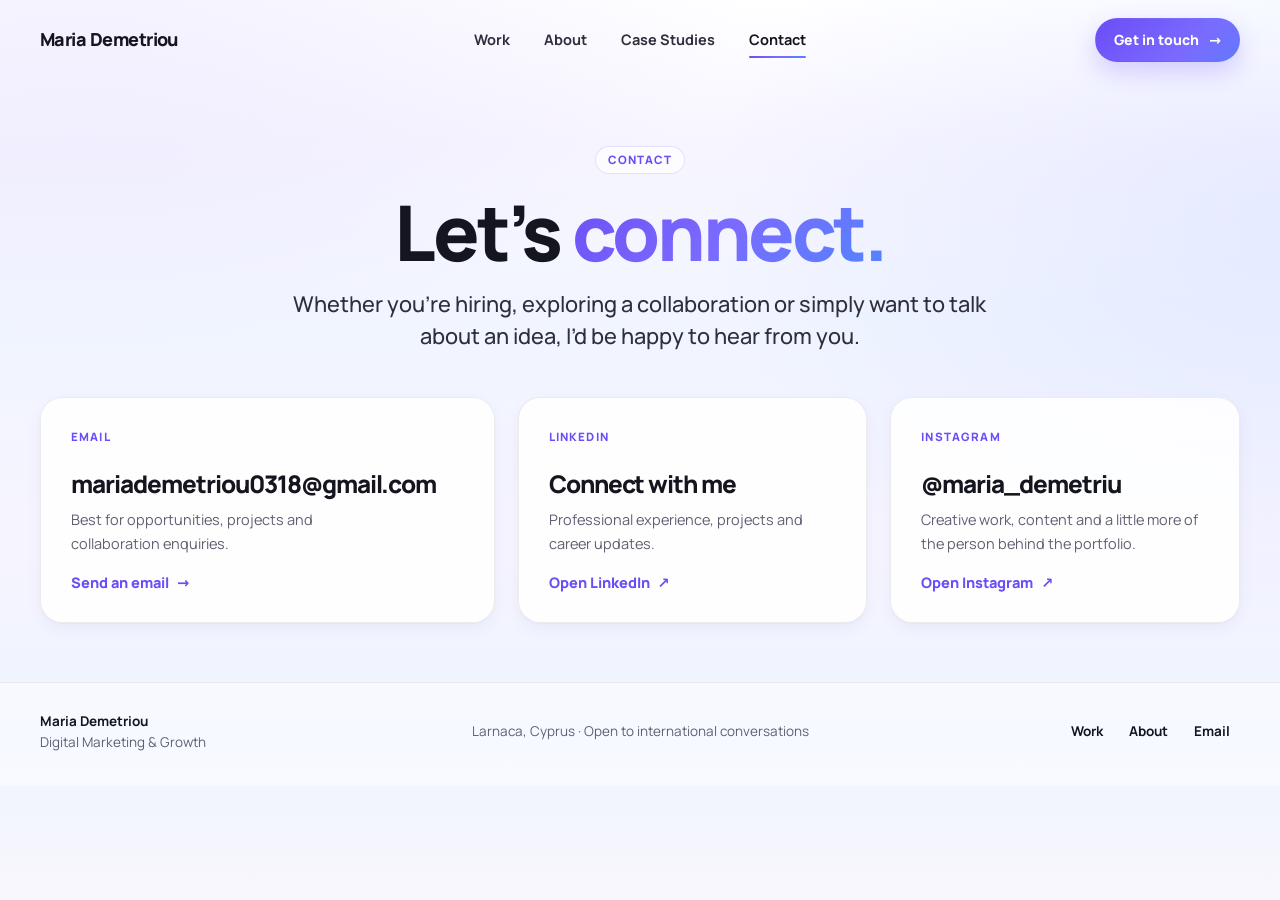
==== commit 2c1cfa03: "Update instagram name" ====
--- a/contact.html
+++ b/contact.html
@@ -21,7 +21,7 @@
     <div class="contact-cards">
       <a class="contact-card reveal" href="mailto:mariademetriou0318@gmail.com"><div class="contact-type">Email</div><h2>mariademetriou0318@gmail.com</h2><p>Best for opportunities, projects and collaboration enquiries.</p><span class="link-arrow">Send an email <span>→</span></span></a>
       <a class="contact-card reveal reveal-delay-1" href="https://www.linkedin.com/in/maria-demetriou-605a84255/" target="_blank" rel="noopener noreferrer"><div class="contact-type">LinkedIn</div><h2>Connect with me</h2><p>Professional experience, projects and career updates.</p><span class="link-arrow">Open LinkedIn <span>↗</span></span></a>
-      <a class="contact-card reveal reveal-delay-2" href="https://www.instagram.com/maria_demetriou/" target="_blank" rel="noopener noreferrer"><div class="contact-type">Instagram</div><h2>@maria_demetriou</h2><p>Creative work, content and a little more of the person behind the portfolio.</p><span class="link-arrow">Open Instagram <span>↗</span></span></a>
+      <a class="contact-card reveal reveal-delay-2" href="https://www.instagram.com/maria_demetriu/" target="_blank" rel="noopener noreferrer"><div class="contact-type">Instagram</div><h2>@maria_demetriu</h2><p>Creative work, content and a little more of the person behind the portfolio.</p><span class="link-arrow">Open Instagram <span>↗</span></span></a>
     </div>
   </div></section>
 </main>
